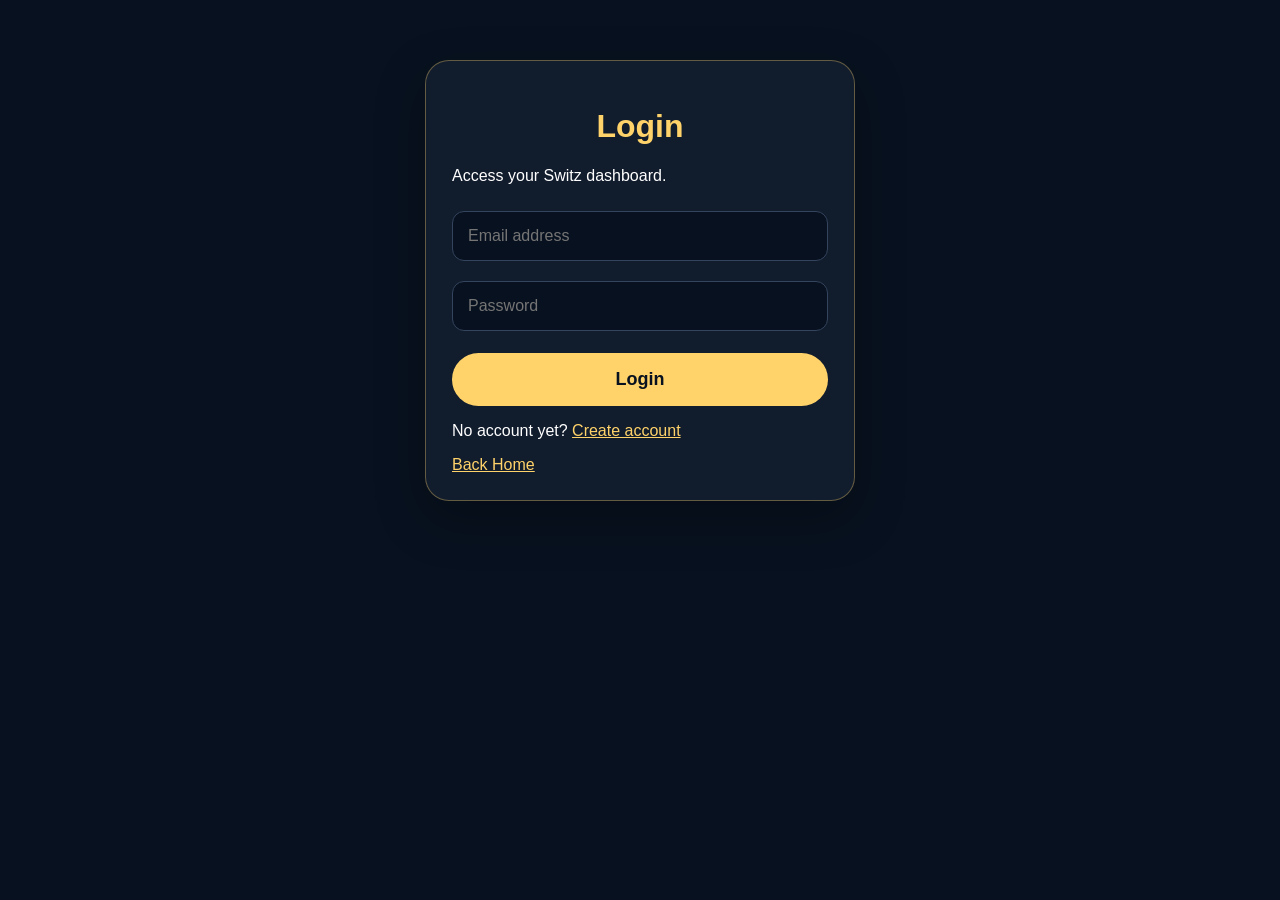
==== dashboard.html @ e33ed1df "Add files via upload" ====
<!DOCTYPE html>
<html lang="en">
<head>
  <meta charset="UTF-8" />
  <meta name="viewport" content="width=device-width, initial-scale=1.0" />
  <title>Dashboard - Switz Investment</title>
  <link rel="stylesheet" href="style.css" />
</head>
<body>
  <header class="topbar">
    <div class="brand">Switz Dashboard</div>
    <button class="btn small ghost" onclick="logout()">Logout</button>
  </header>
  <main class="dashboard">
    <section class="dash-card">
      <h1>Welcome, <span id="userName"></span></h1>
      <p>Your selected plan: <b id="userPlan"></b></p>
      <p>Status: <b class="pending">Pending Verification</b></p>
    </section>

    <section class="dash-grid">
      <div class="dash-card">
        <h2>Profile</h2>
        <p><b>Email:</b> <span id="userEmail"></span></p>
        <p><b>Phone:</b> <span id="userPhone"></span></p>
      </div>
      <div class="dash-card">
        <h2>Investment Summary</h2>
        <p><b>Amount:</b> <span id="planAmount"></span></p>
        <p><b>Expected Return:</b> <span id="planReturn"></span></p>
        <p><b>Duration:</b> 1 week</p>
      </div>
    </section>

    <a class="btn full" href="https://wa.me/2348104181436?text=Hello%20Switz%20Investment%2C%20I%20created%20an%20account%20and%20want%20to%20verify%20my%20investment%20plan." target="_blank">Contact WhatsApp Support</a>
  </main>
  <script src="app.js"></script>
</body>
</html>
---- style.css ----
*{box-sizing:border-box}body{margin:0;font-family:Arial,Helvetica,sans-serif;background:#08111f;color:#fff}.topbar{display:flex;justify-content:space-between;align-items:center;padding:24px 28px;background:#070d18;position:sticky;top:0;z-index:5}.brand{font-size:28px;font-weight:800;color:#ffd36a}nav{display:flex;gap:10px;align-items:center}a{color:#ffd36a}.hero{min-height:72vh;display:flex;flex-direction:column;align-items:center;justify-content:center;text-align:center;padding:40px 24px;background:radial-gradient(circle at bottom right,#6b5608,#08111f 45%)}.tag{color:#ffd36a;letter-spacing:5px;font-size:17px}.hero h1{font-size:46px;max-width:720px}.hero p{font-size:22px;max-width:690px;line-height:1.6;color:#e8e8e8}.actions{display:flex;gap:14px;flex-wrap:wrap;justify-content:center}.btn{display:inline-block;background:#ffd36a;color:#08111f;text-decoration:none;border:0;border-radius:35px;padding:16px 28px;font-weight:800;font-size:18px;cursor:pointer}.btn.ghost{background:transparent;color:#ffd36a;border:2px solid #ffd36a}.btn.small{padding:10px 16px;font-size:15px}.btn.full{width:100%;text-align:center;margin-top:12px}.plans,.notice,.dashboard{padding:40px 24px;max-width:1050px;margin:auto}.plans h2,.notice h2{font-size:34px;text-align:center}.plan-grid,.dash-grid{display:grid;grid-template-columns:repeat(auto-fit,minmax(250px,1fr));gap:20px}.card,.dash-card,.auth-box{background:#111c2d;border:1px solid rgba(255,211,106,.35);border-radius:24px;padding:26px;box-shadow:0 18px 50px rgba(0,0,0,.25)}.card h3{font-size:26px;color:#ffd36a}.price{font-size:34px;font-weight:900}.featured{transform:scale(1.02);border-color:#fff}.promo{background:linear-gradient(140deg,#111c2d,#3a300c)}.notice{text-align:center;font-size:19px;line-height:1.6}.warning{color:#ffd36a}.whatsapp{position:fixed;right:18px;bottom:18px;background:#25d366;color:white;text-decoration:none;padding:15px 18px;border-radius:35px;font-weight:800}.auth-box{max-width:430px;margin:60px auto}.auth-box h1{text-align:center;color:#ffd36a}input,select{width:100%;padding:15px;margin:10px 0;border-radius:12px;border:1px solid #34445e;background:#08111f;color:white;font-size:16px}.dashboard h1{color:#ffd36a}.pending{color:#ffd36a}@media(max-width:600px){.topbar{padding:18px 14px}.brand{font-size:24px}nav a{font-size:13px}.hero h1{font-size:36px}.hero p{font-size:19px}.tag{font-size:14px;letter-spacing:4px}.btn{font-size:16px;padding:14px 20px}}
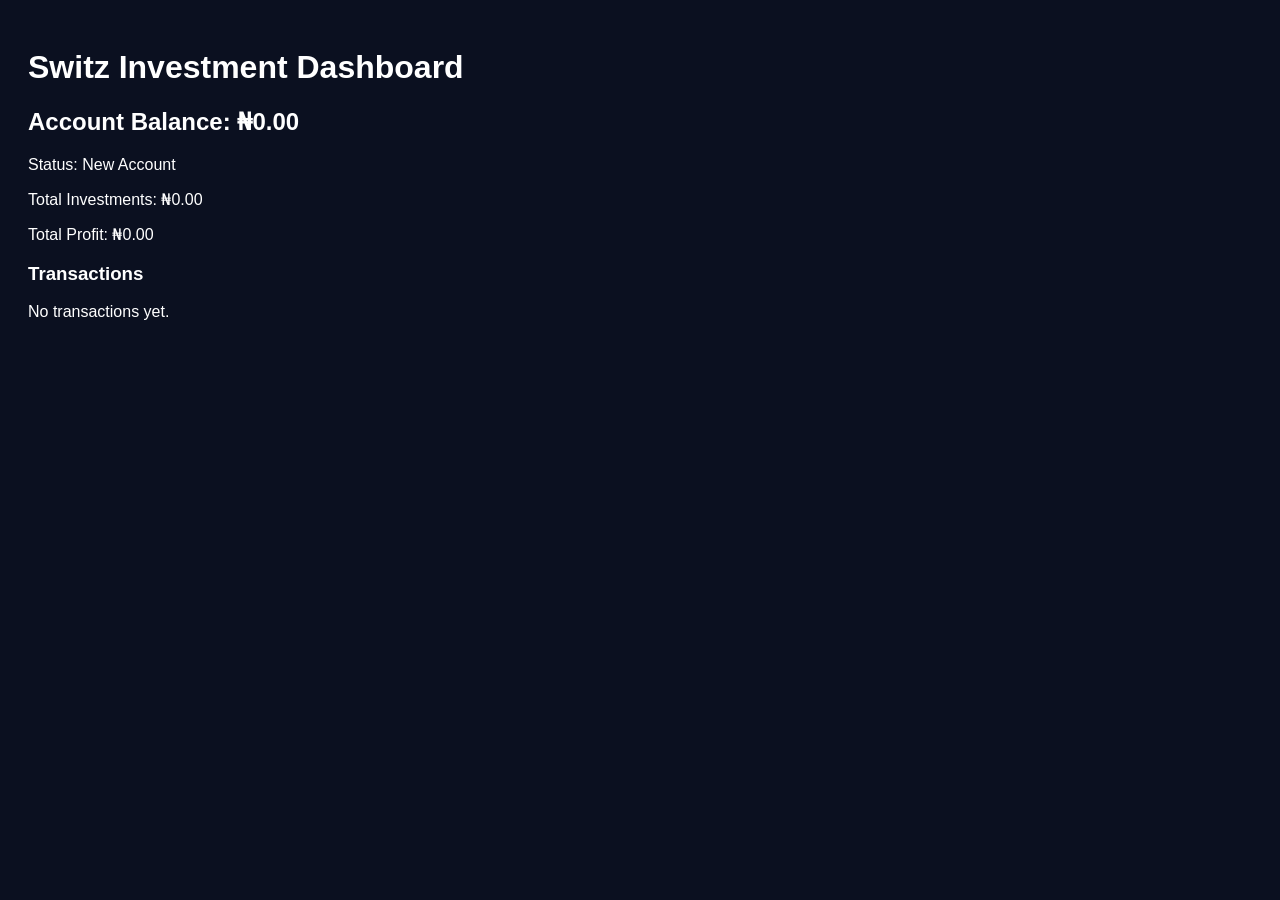
==== commit 0bb3abcc: "Add files via upload" ====
--- a/dashboard.html
+++ b/dashboard.html
@@ -1,39 +1,13 @@
 <!DOCTYPE html>
-<html lang="en">
-<head>
-  <meta charset="UTF-8" />
-  <meta name="viewport" content="width=device-width, initial-scale=1.0" />
-  <title>Dashboard - Switz Investment</title>
-  <link rel="stylesheet" href="style.css" />
-</head>
-<body>
-  <header class="topbar">
-    <div class="brand">Switz Dashboard</div>
-    <button class="btn small ghost" onclick="logout()">Logout</button>
-  </header>
-  <main class="dashboard">
-    <section class="dash-card">
-      <h1>Welcome, <span id="userName"></span></h1>
-      <p>Your selected plan: <b id="userPlan"></b></p>
-      <p>Status: <b class="pending">Pending Verification</b></p>
-    </section>
-
-    <section class="dash-grid">
-      <div class="dash-card">
-        <h2>Profile</h2>
-        <p><b>Email:</b> <span id="userEmail"></span></p>
-        <p><b>Phone:</b> <span id="userPhone"></span></p>
-      </div>
-      <div class="dash-card">
-        <h2>Investment Summary</h2>
-        <p><b>Amount:</b> <span id="planAmount"></span></p>
-        <p><b>Expected Return:</b> <span id="planReturn"></span></p>
-        <p><b>Duration:</b> 1 week</p>
-      </div>
-    </section>
-
-    <a class="btn full" href="https://wa.me/2348104181436?text=Hello%20Switz%20Investment%2C%20I%20created%20an%20account%20and%20want%20to%20verify%20my%20investment%20plan." target="_blank">Contact WhatsApp Support</a>
-  </main>
-  <script src="app.js"></script>
+<html>
+<head><title>Dashboard</title></head>
+<body style="font-family:Arial;background:#0b1020;color:white;padding:20px">
+<h1>Switz Investment Dashboard</h1>
+<h2>Account Balance: ₦0.00</h2>
+<p>Status: New Account</p>
+<p>Total Investments: ₦0.00</p>
+<p>Total Profit: ₦0.00</p>
+<h3>Transactions</h3>
+<p>No transactions yet.</p>
 </body>
-</html>
+</html>
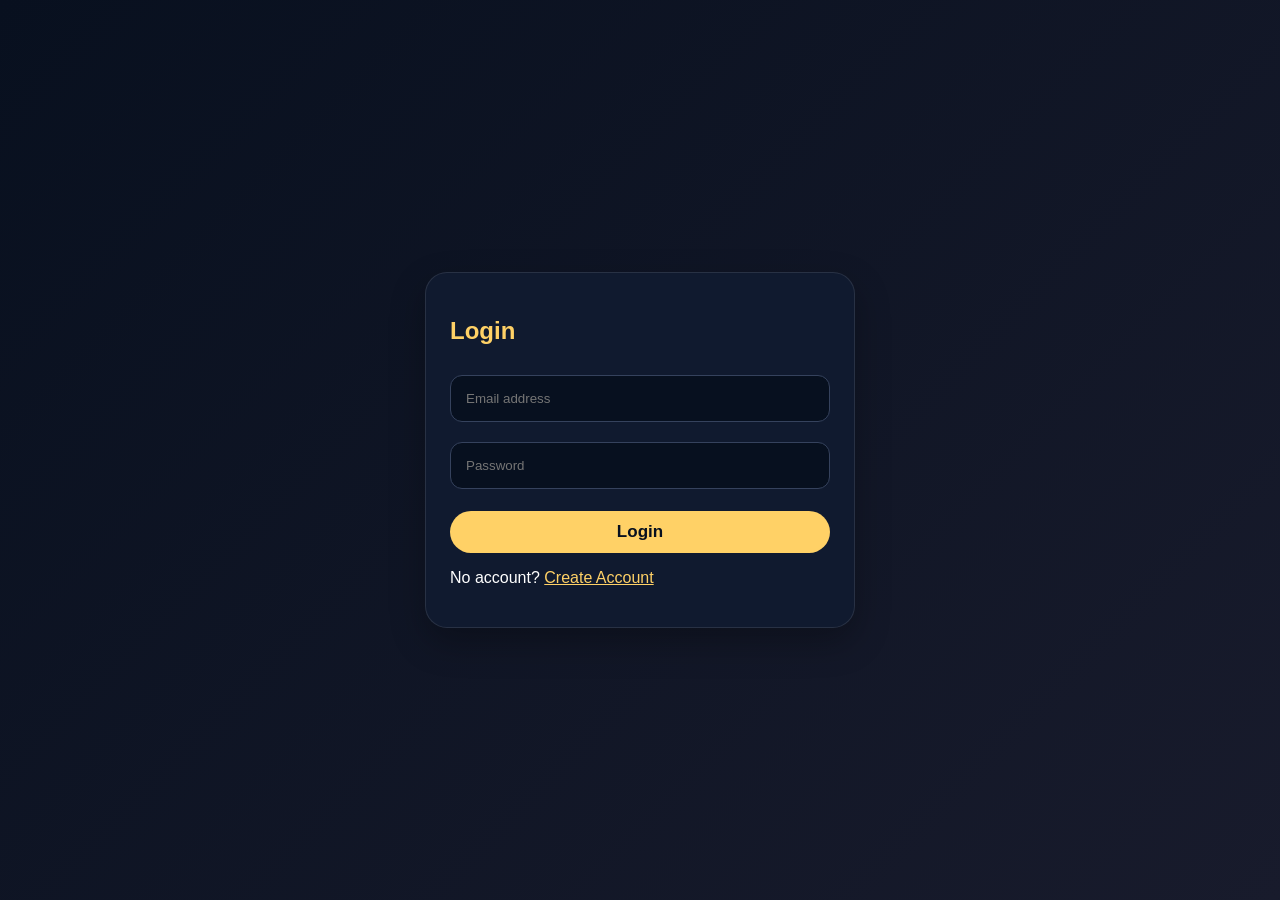
==== commit ab7c8331: "Add files via upload" ====
--- a/dashboard.html
+++ b/dashboard.html
@@ -1,13 +1,80 @@
 <!DOCTYPE html>
-<html>
-<head><title>Dashboard</title></head>
-<body style="font-family:Arial;background:#0b1020;color:white;padding:20px">
-<h1>Switz Investment Dashboard</h1>
-<h2>Account Balance: ₦0.00</h2>
-<p>Status: New Account</p>
-<p>Total Investments: ₦0.00</p>
-<p>Total Profit: ₦0.00</p>
-<h3>Transactions</h3>
-<p>No transactions yet.</p>
+<html lang="en">
+<head>
+  <meta charset="UTF-8" />
+  <meta name="viewport" content="width=device-width, initial-scale=1.0" />
+  <title>Dashboard - Switz Investment</title>
+  <link rel="stylesheet" href="style.css" />
+</head>
+<body>
+  <header class="topbar">
+    <h1>Switz Investment</h1>
+    <nav>
+      <a href="index.html">Home</a>
+      <a href="https://wa.me/2348104181436" target="_blank" class="btn">Support</a>
+      <button class="logout" onclick="logoutUser()">Logout</button>
+    </nav>
+  </header>
+
+  <main class="dashboard">
+    <section class="dash-hero">
+      <div>
+        <p class="small">Investor Profile</p>
+        <h2 id="profileName">New Investor</h2>
+        <p id="profileEmail"></p>
+        <p id="profilePhone"></p>
+      </div>
+      <div class="balance-box">
+        <p>Available Balance</p>
+        <h1 id="balance">₦0.00</h1>
+        <span>New account starts with zero balance</span>
+      </div>
+    </section>
+
+    <section class="stats">
+      <div class="stat-card"><p>Total Investment</p><h2>₦0.00</h2></div>
+      <div class="stat-card"><p>Total Profit</p><h2>₦0.00</h2></div>
+      <div class="stat-card"><p>Active Plan</p><h2>None</h2></div>
+      <div class="stat-card"><p>Account Status</p><h2>Pending</h2></div>
+    </section>
+
+    <section class="dashboard-grid">
+      <div class="panel">
+        <h2>Investment Growth</h2>
+        <div class="chart">
+          <div style="height:35%"></div>
+          <div style="height:52%"></div>
+          <div style="height:46%"></div>
+          <div style="height:70%"></div>
+          <div style="height:62%"></div>
+          <div style="height:85%"></div>
+        </div>
+        <p class="muted">No active investment yet. Chart updates after plan activation.</p>
+      </div>
+
+      <div class="panel">
+        <h2>Quick Actions</h2>
+        <a class="action" href="#plans">Choose Investment Plan</a>
+        <a class="action" href="https://wa.me/2348104181436" target="_blank">Contact WhatsApp Support</a>
+        <button class="action disabled">Request Withdrawal</button>
+      </div>
+    </section>
+
+    <section id="plans" class="plans dashboard-plans">
+      <div class="card"><h3>Bronze Plan</h3><p>Invest ₦3,000</p><h4>Expected Return: ₦12,000</h4><p>Duration: 1 week</p></div>
+      <div class="card"><h3>Silver Plan</h3><p>Invest ₦6,500</p><h4>Expected Return: ₦30,000</h4><p>Duration: 1 week</p></div>
+      <div class="card gold"><h3>Golden Promo Plan</h3><p>Invest ₦10,000</p><h4>Expected Return: ₦50,000</h4><p>Duration: 1 week</p></div>
+    </section>
+
+    <section class="panel">
+      <h2>Transaction History</h2>
+      <div class="table">
+        <div class="row head"><span>Date</span><span>Type</span><span>Amount</span><span>Status</span></div>
+        <div class="row empty-row"><span>No transactions yet</span><span>-</span><span>₦0.00</span><span>Pending</span></div>
+      </div>
+    </section>
+  </main>
+
+  <script src="app.js"></script>
 </body>
-</html>+</html>
--- a/style.css
+++ b/style.css
@@ -0,0 +1 @@
+*{box-sizing:border-box}body{margin:0;font-family:Arial,Helvetica,sans-serif;background:#070d1b;color:white}.topbar{display:flex;justify-content:space-between;align-items:center;padding:20px 6%;background:#081224;border-bottom:1px solid rgba(255,255,255,.08)}.topbar h1{margin:0;color:#ffd166;font-size:27px}.topbar nav{display:flex;gap:12px;align-items:center;flex-wrap:wrap}.topbar a,.logout{color:white;text-decoration:none;background:transparent;border:0;font-size:15px}.btn,.main-btn,.form-box button{background:#ffd166!important;color:#07101f!important;padding:11px 18px;border-radius:28px;font-weight:bold;text-decoration:none;border:0}.logout{background:#18243a;padding:11px 16px;border-radius:20px}.hero{min-height:72vh;text-align:center;padding:110px 7%;background:linear-gradient(135deg,#08101f,#1b1a12)}.tag{color:#ffd166;letter-spacing:5px}.hero h2{font-size:46px;max-width:760px;margin:25px auto}.hero p{font-size:20px;color:#ddd}.plans{display:grid;grid-template-columns:repeat(auto-fit,minmax(240px,1fr));gap:20px;padding:50px 6%}.dashboard-plans{padding:25px 0}.card,.form-box,.stat-card,.panel,.dash-hero{background:#101a2f;border:1px solid rgba(255,255,255,.1);border-radius:22px;padding:24px;box-shadow:0 14px 35px rgba(0,0,0,.28)}.card h3{color:#ffd166;font-size:24px;margin-top:0}.gold{border-color:#ffd166}footer{text-align:center;padding:30px}footer a{color:#ffd166}.form-page{min-height:100vh;display:flex;align-items:center;justify-content:center;padding:25px;background:linear-gradient(135deg,#08101f,#181b2c)}.form-box{width:100%;max-width:430px}.form-box h1{color:#ffd166}.form-box input{width:100%;padding:15px;margin:10px 0;border-radius:12px;border:1px solid #35425d;background:#07101f;color:white}.form-box button{width:100%;margin-top:12px;font-size:17px}.form-box a{color:#ffd166}.dashboard{padding:26px 6%}.dash-hero{display:grid;grid-template-columns:1.2fr .8fr;gap:20px;align-items:center;background:linear-gradient(135deg,#121f3a,#0b1224)}.small,.muted{color:#bfc8dc}.dash-hero h2{font-size:34px;margin:5px 0;color:#ffd166}.balance-box{background:#07101f;border:1px solid rgba(255,209,102,.35);border-radius:20px;padding:22px}.balance-box p{margin:0;color:#bfc8dc}.balance-box h1{font-size:38px;margin:8px 0;color:#ffd166}.balance-box span{color:#dce3f2}.stats{display:grid;grid-template-columns:repeat(auto-fit,minmax(180px,1fr));gap:18px;margin:22px 0}.stat-card p{color:#bfc8dc;margin:0 0 12px}.stat-card h2{margin:0;font-size:26px}.dashboard-grid{display:grid;grid-template-columns:2fr 1fr;gap:20px;margin-bottom:20px}.panel h2{margin-top:0;color:#fff}.chart{height:190px;display:flex;align-items:end;gap:13px;background:#07101f;border-radius:16px;padding:18px;border:1px solid rgba(255,255,255,.08)}.chart div{flex:1;background:linear-gradient(180deg,#ffd166,#b7791f);border-radius:10px 10px 0 0}.action{display:block;width:100%;padding:15px;margin:12px 0;text-align:left;border-radius:14px;border:1px solid rgba(255,255,255,.12);background:#07101f;color:white;text-decoration:none;font-weight:bold}.disabled{opacity:.6}.table{width:100%;overflow:hidden;border-radius:14px;border:1px solid rgba(255,255,255,.1)}.row{display:grid;grid-template-columns:1fr 1fr 1fr 1fr;padding:14px;border-bottom:1px solid rgba(255,255,255,.08);color:#dce3f2}.row.head{background:#07101f;color:#ffd166;font-weight:bold}.row:last-child{border-bottom:0}@media(max-width:700px){.topbar{display:block}.topbar nav{margin-top:14px}.dash-hero,.dashboard-grid{grid-template-columns:1fr}.hero h2{font-size:35px}.tag{letter-spacing:2px}.row{font-size:13px;grid-template-columns:1.2fr 1fr 1fr 1fr}.dashboard{padding:18px 4%}}
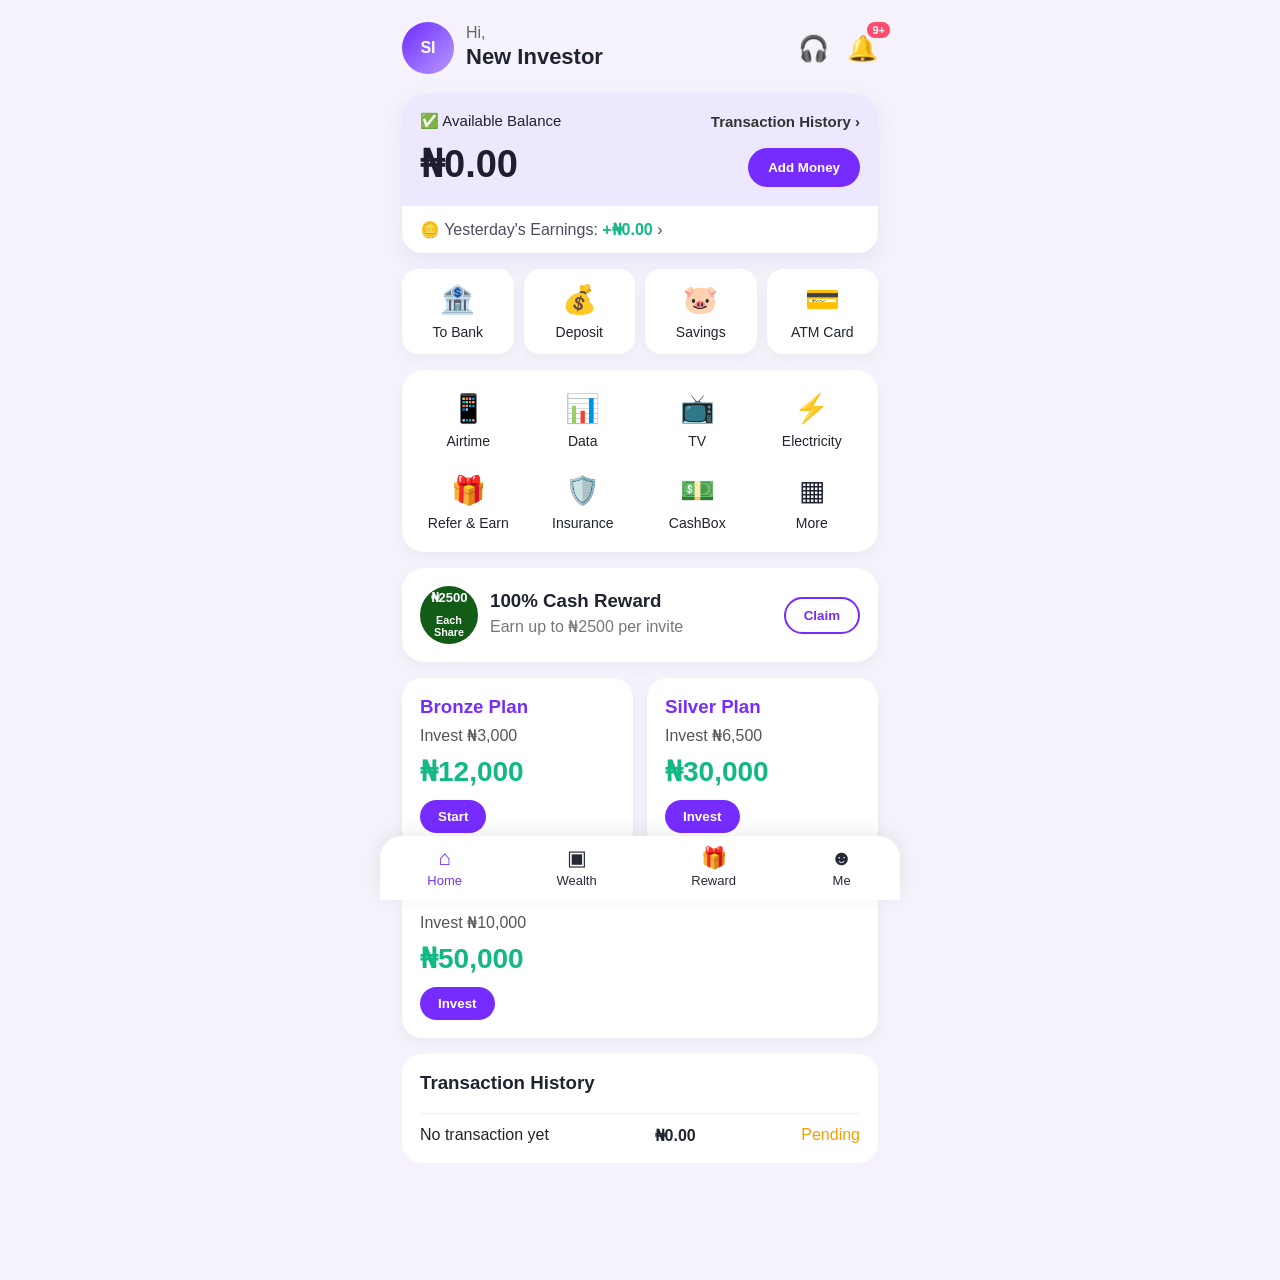
==== commit a4e8f5f8: "Add files via upload" ====
--- a/dashboard.html
+++ b/dashboard.html
@@ -1,80 +1,62 @@
 <!DOCTYPE html>
 <html lang="en">
-<head>
-  <meta charset="UTF-8" />
-  <meta name="viewport" content="width=device-width, initial-scale=1.0" />
-  <title>Dashboard - Switz Investment</title>
-  <link rel="stylesheet" href="style.css" />
-</head>
-<body>
-  <header class="topbar">
-    <h1>Switz Investment</h1>
-    <nav>
-      <a href="index.html">Home</a>
-      <a href="https://wa.me/2348104181436" target="_blank" class="btn">Support</a>
-      <button class="logout" onclick="logoutUser()">Logout</button>
-    </nav>
-  </header>
+<head><meta charset="UTF-8"><meta name="viewport" content="width=device-width, initial-scale=1.0"><title>Dashboard</title><link rel="stylesheet" href="style.css"></head>
+<body class="wallet-body">
+<main class="phone-shell">
+  <section class="top-row">
+    <div class="avatar">SI</div>
+    <div><p>Hi,</p><h1 id="profileName">New Investor</h1></div>
+    <div class="top-icons"><span>🎧</span><span class="bell">🔔<b>9+</b></span></div>
+  </section>
 
-  <main class="dashboard">
-    <section class="dash-hero">
-      <div>
-        <p class="small">Investor Profile</p>
-        <h2 id="profileName">New Investor</h2>
-        <p id="profileEmail"></p>
-        <p id="profilePhone"></p>
-      </div>
-      <div class="balance-box">
-        <p>Available Balance</p>
-        <h1 id="balance">₦0.00</h1>
-        <span>New account starts with zero balance</span>
-      </div>
-    </section>
+  <section class="balance-panel">
+    <div class="balance-head"><span>✅ Available Balance</span><a href="#transactions">Transaction History ›</a></div>
+    <h2 id="balance">₦0.00</h2>
+    <button onclick="window.location.href='https://wa.me/2348104181436'">Add Money</button>
+    <div class="earnings">🪙 Yesterday's Earnings: <b>+₦0.00</b> ›</div>
+  </section>
 
-    <section class="stats">
-      <div class="stat-card"><p>Total Investment</p><h2>₦0.00</h2></div>
-      <div class="stat-card"><p>Total Profit</p><h2>₦0.00</h2></div>
-      <div class="stat-card"><p>Active Plan</p><h2>None</h2></div>
-      <div class="stat-card"><p>Account Status</p><h2>Pending</h2></div>
-    </section>
+  <section class="quick-grid">
+    <div><i>🏦</i><span>To Bank</span></div>
+    <div><i>💰</i><span>Deposit</span></div>
+    <div><i>🐷</i><span>Savings</span></div>
+    <div><i>💳</i><span>ATM Card</span></div>
+  </section>
 
-    <section class="dashboard-grid">
-      <div class="panel">
-        <h2>Investment Growth</h2>
-        <div class="chart">
-          <div style="height:35%"></div>
-          <div style="height:52%"></div>
-          <div style="height:46%"></div>
-          <div style="height:70%"></div>
-          <div style="height:62%"></div>
-          <div style="height:85%"></div>
-        </div>
-        <p class="muted">No active investment yet. Chart updates after plan activation.</p>
-      </div>
+  <section class="services">
+    <div><i>📱</i><span>Airtime</span></div>
+    <div><i>📊</i><span>Data</span></div>
+    <div><i>📺</i><span>TV</span></div>
+    <div><i>⚡</i><span>Electricity</span></div>
+    <div><i>🎁</i><span>Refer & Earn</span></div>
+    <div><i>🛡️</i><span>Insurance</span></div>
+    <div><i>💵</i><span>CashBox</span></div>
+    <div><i>▦</i><span>More</span></div>
+  </section>
 
-      <div class="panel">
-        <h2>Quick Actions</h2>
-        <a class="action" href="#plans">Choose Investment Plan</a>
-        <a class="action" href="https://wa.me/2348104181436" target="_blank">Contact WhatsApp Support</a>
-        <button class="action disabled">Request Withdrawal</button>
-      </div>
-    </section>
+  <section class="reward-card">
+    <div class="coin">₦2500<br><small>Each Share</small></div>
+    <div><h3>100% Cash Reward</h3><p>Earn up to ₦2500 per invite</p></div>
+    <button>Claim</button>
+  </section>
 
-    <section id="plans" class="plans dashboard-plans">
-      <div class="card"><h3>Bronze Plan</h3><p>Invest ₦3,000</p><h4>Expected Return: ₦12,000</h4><p>Duration: 1 week</p></div>
-      <div class="card"><h3>Silver Plan</h3><p>Invest ₦6,500</p><h4>Expected Return: ₦30,000</h4><p>Duration: 1 week</p></div>
-      <div class="card gold"><h3>Golden Promo Plan</h3><p>Invest ₦10,000</p><h4>Expected Return: ₦50,000</h4><p>Duration: 1 week</p></div>
-    </section>
+  <section class="investment-cards">
+    <div><h3>Bronze Plan</h3><p>Invest ₦3,000</p><b>₦12,000</b><button>Start</button></div>
+    <div><h3>Silver Plan</h3><p>Invest ₦6,500</p><b>₦30,000</b><button>Invest</button></div>
+    <div><h3>Golden Promo</h3><p>Invest ₦10,000</p><b>₦50,000</b><button>Invest</button></div>
+  </section>
 
-    <section class="panel">
-      <h2>Transaction History</h2>
-      <div class="table">
-        <div class="row head"><span>Date</span><span>Type</span><span>Amount</span><span>Status</span></div>
-        <div class="row empty-row"><span>No transactions yet</span><span>-</span><span>₦0.00</span><span>Pending</span></div>
-      </div>
-    </section>
-  </main>
+  <section id="transactions" class="transactions">
+    <h3>Transaction History</h3>
+    <div class="tx-row"><span>No transaction yet</span><b>₦0.00</b><em>Pending</em></div>
+  </section>
+</main>
 
-  <script src="app.js"></script>
-</body>
-</html>
+<nav class="bottom-nav">
+  <a href="dashboard.html">⌂<span>Home</span></a>
+  <a href="#plans">▣<span>Wealth</span></a>
+  <a href="#transactions">🎁<span>Reward</span></a>
+  <a href="login.html" onclick="logoutUser()">☻<span>Me</span></a>
+</nav>
+<script src="app.js"></script>
+</body></html>
--- a/style.css
+++ b/style.css
@@ -1 +1 @@
-*{box-sizing:border-box}body{margin:0;font-family:Arial,Helvetica,sans-serif;background:#070d1b;color:white}.topbar{display:flex;justify-content:space-between;align-items:center;padding:20px 6%;background:#081224;border-bottom:1px solid rgba(255,255,255,.08)}.topbar h1{margin:0;color:#ffd166;font-size:27px}.topbar nav{display:flex;gap:12px;align-items:center;flex-wrap:wrap}.topbar a,.logout{color:white;text-decoration:none;background:transparent;border:0;font-size:15px}.btn,.main-btn,.form-box button{background:#ffd166!important;color:#07101f!important;padding:11px 18px;border-radius:28px;font-weight:bold;text-decoration:none;border:0}.logout{background:#18243a;padding:11px 16px;border-radius:20px}.hero{min-height:72vh;text-align:center;padding:110px 7%;background:linear-gradient(135deg,#08101f,#1b1a12)}.tag{color:#ffd166;letter-spacing:5px}.hero h2{font-size:46px;max-width:760px;margin:25px auto}.hero p{font-size:20px;color:#ddd}.plans{display:grid;grid-template-columns:repeat(auto-fit,minmax(240px,1fr));gap:20px;padding:50px 6%}.dashboard-plans{padding:25px 0}.card,.form-box,.stat-card,.panel,.dash-hero{background:#101a2f;border:1px solid rgba(255,255,255,.1);border-radius:22px;padding:24px;box-shadow:0 14px 35px rgba(0,0,0,.28)}.card h3{color:#ffd166;font-size:24px;margin-top:0}.gold{border-color:#ffd166}footer{text-align:center;padding:30px}footer a{color:#ffd166}.form-page{min-height:100vh;display:flex;align-items:center;justify-content:center;padding:25px;background:linear-gradient(135deg,#08101f,#181b2c)}.form-box{width:100%;max-width:430px}.form-box h1{color:#ffd166}.form-box input{width:100%;padding:15px;margin:10px 0;border-radius:12px;border:1px solid #35425d;background:#07101f;color:white}.form-box button{width:100%;margin-top:12px;font-size:17px}.form-box a{color:#ffd166}.dashboard{padding:26px 6%}.dash-hero{display:grid;grid-template-columns:1.2fr .8fr;gap:20px;align-items:center;background:linear-gradient(135deg,#121f3a,#0b1224)}.small,.muted{color:#bfc8dc}.dash-hero h2{font-size:34px;margin:5px 0;color:#ffd166}.balance-box{background:#07101f;border:1px solid rgba(255,209,102,.35);border-radius:20px;padding:22px}.balance-box p{margin:0;color:#bfc8dc}.balance-box h1{font-size:38px;margin:8px 0;color:#ffd166}.balance-box span{color:#dce3f2}.stats{display:grid;grid-template-columns:repeat(auto-fit,minmax(180px,1fr));gap:18px;margin:22px 0}.stat-card p{color:#bfc8dc;margin:0 0 12px}.stat-card h2{margin:0;font-size:26px}.dashboard-grid{display:grid;grid-template-columns:2fr 1fr;gap:20px;margin-bottom:20px}.panel h2{margin-top:0;color:#fff}.chart{height:190px;display:flex;align-items:end;gap:13px;background:#07101f;border-radius:16px;padding:18px;border:1px solid rgba(255,255,255,.08)}.chart div{flex:1;background:linear-gradient(180deg,#ffd166,#b7791f);border-radius:10px 10px 0 0}.action{display:block;width:100%;padding:15px;margin:12px 0;text-align:left;border-radius:14px;border:1px solid rgba(255,255,255,.12);background:#07101f;color:white;text-decoration:none;font-weight:bold}.disabled{opacity:.6}.table{width:100%;overflow:hidden;border-radius:14px;border:1px solid rgba(255,255,255,.1)}.row{display:grid;grid-template-columns:1fr 1fr 1fr 1fr;padding:14px;border-bottom:1px solid rgba(255,255,255,.08);color:#dce3f2}.row.head{background:#07101f;color:#ffd166;font-weight:bold}.row:last-child{border-bottom:0}@media(max-width:700px){.topbar{display:block}.topbar nav{margin-top:14px}.dash-hero,.dashboard-grid{grid-template-columns:1fr}.hero h2{font-size:35px}.tag{letter-spacing:2px}.row{font-size:13px;grid-template-columns:1.2fr 1fr 1fr 1fr}.dashboard{padding:18px 4%}}+*{box-sizing:border-box}html,body{margin:0;padding:0;font-family:Arial,Helvetica,sans-serif}a{text-decoration:none}.wallet-body{background:#f5f2fb;color:#1f2430;padding-bottom:85px}.phone-shell{max-width:520px;margin:0 auto;padding:22px}.top-row{display:flex;align-items:center;gap:12px;margin-bottom:20px}.avatar{width:52px;height:52px;background:linear-gradient(135deg,#6c2cff,#b899ff);border-radius:50%;display:grid;place-items:center;color:#fff;font-weight:900}.top-row p{margin:0;color:#666}.top-row h1{margin:2px 0;font-size:22px}.top-icons{margin-left:auto;display:flex;gap:18px;font-size:25px}.bell{position:relative}.bell b{position:absolute;right:-12px;top:-12px;background:#ff4b6e;color:#fff;border-radius:12px;font-size:11px;padding:2px 5px}.balance-panel{background:#eee8ff;border-radius:24px;padding:18px;margin-bottom:16px;box-shadow:0 8px 22px rgba(81,43,171,.08)}.balance-head{display:flex;justify-content:space-between;align-items:center;gap:10px;font-size:15px}.balance-head a{color:#333;font-weight:700}.balance-panel h2{font-size:38px;margin:12px 0;color:#1e1e2f}.balance-panel button{float:right;margin-top:-50px;background:#762cff;color:#fff;border:0;border-radius:24px;padding:12px 20px;font-weight:800}.earnings{clear:both;background:#fff;border-radius:0 0 20px 20px;margin:20px -18px -18px;padding:14px 18px;color:#4c4c60}.earnings b{color:#12b886}.quick-grid,.services{display:grid;grid-template-columns:repeat(4,1fr);gap:10px;margin:16px 0}.quick-grid div,.services div{background:#fff;border-radius:16px;min-height:85px;display:flex;flex-direction:column;align-items:center;justify-content:center;text-align:center;box-shadow:0 5px 14px rgba(0,0,0,.04)}.quick-grid i,.services i{font-size:28px;font-style:normal;margin-bottom:8px}.quick-grid span,.services span{font-size:14px}.services{background:#fff;border-radius:22px;padding:14px;box-shadow:0 5px 14px rgba(0,0,0,.04)}.services div{box-shadow:none;min-height:72px}.reward-card{background:#fff;border-radius:22px;padding:18px;margin:16px 0;display:flex;align-items:center;gap:12px;box-shadow:0 5px 14px rgba(0,0,0,.04)}.coin{width:58px;height:58px;border-radius:50%;background:#125c18;color:white;display:grid;place-items:center;text-align:center;font-weight:800;font-size:13px;line-height:1.1}.reward-card h3{margin:0}.reward-card p{margin:5px 0;color:#777}.reward-card button,.investment-cards button{margin-left:auto;border:2px solid #762cff;color:#762cff;background:#fff;border-radius:22px;padding:9px 18px;font-weight:800}.investment-cards{display:grid;grid-template-columns:1fr 1fr;gap:14px;margin-bottom:16px}.investment-cards div{background:#fff;border-radius:20px;padding:18px;box-shadow:0 5px 14px rgba(0,0,0,.04)}.investment-cards div:nth-child(3){grid-column:1/3}.investment-cards h3{color:#762cff;margin:0 0 8px}.investment-cards p{color:#555;margin:0 0 10px}.investment-cards b{display:block;color:#12b886;font-size:28px;margin-bottom:12px}.investment-cards button{background:#762cff;color:#fff;border:0;margin:0}.transactions{background:#fff;border-radius:20px;padding:18px;margin-bottom:10px}.transactions h3{margin-top:0}.tx-row{display:flex;justify-content:space-between;gap:10px;border-top:1px solid #eee;padding-top:12px}.tx-row em{font-style:normal;color:#f59f00}.bottom-nav{position:fixed;bottom:0;left:0;right:0;background:#fff;display:flex;justify-content:space-around;padding:10px 0 12px;box-shadow:0 -4px 18px rgba(0,0,0,.07);max-width:520px;margin:0 auto;border-radius:22px 22px 0 0}.bottom-nav a{color:#262a36;display:flex;flex-direction:column;align-items:center;font-size:21px}.bottom-nav span{font-size:13px;margin-top:3px}.bottom-nav a:first-child{color:#762cff}.landing-body{background:#07101f;color:#fff}.landing-top{display:flex;justify-content:space-between;align-items:center;padding:20px 6%;background:#081225}.landing-top h1{color:#ffd166}.landing-top a{color:white;margin-left:12px}.landing-hero{text-align:center;padding:100px 7%;background:linear-gradient(135deg,#08101f,#1b1a12)}.landing-hero p{color:#ffd166;letter-spacing:3px}.landing-hero h2{font-size:42px}.landing-hero span{display:block;color:#ddd;margin-bottom:25px}.landing-hero a,.landing-plans a,.auth-box button{background:#ffd166;color:#07101f;padding:12px 20px;border-radius:24px;font-weight:800}.landing-plans{display:grid;grid-template-columns:repeat(auto-fit,minmax(230px,1fr));gap:18px;padding:40px 6%}.landing-plans div,.auth-box{background:#101a2e;border-radius:20px;padding:22px}.landing-plans h3{color:#ffd166}.landing-plans span{display:block;margin:10px 0 18px}.auth-body{min-height:100vh;display:flex;align-items:center;justify-content:center;background:#07101f;color:#fff;padding:20px}.auth-box{width:100%;max-width:420px}.auth-box h1{color:#ffd166}.auth-box input{width:100%;padding:15px;margin:9px 0;border-radius:12px;border:1px solid #35425d;background:#07101f;color:#fff}.auth-box button{width:100%;border:0;margin-top:10px}.auth-box a{color:#ffd166}@media(max-width:380px){.phone-shell{padding:14px}.balance-panel h2{font-size:32px}.quick-grid span,.services span{font-size:12px}.reward-card{gap:8px}.investment-cards{grid-template-columns:1fr}.investment-cards div:nth-child(3){grid-column:auto}}
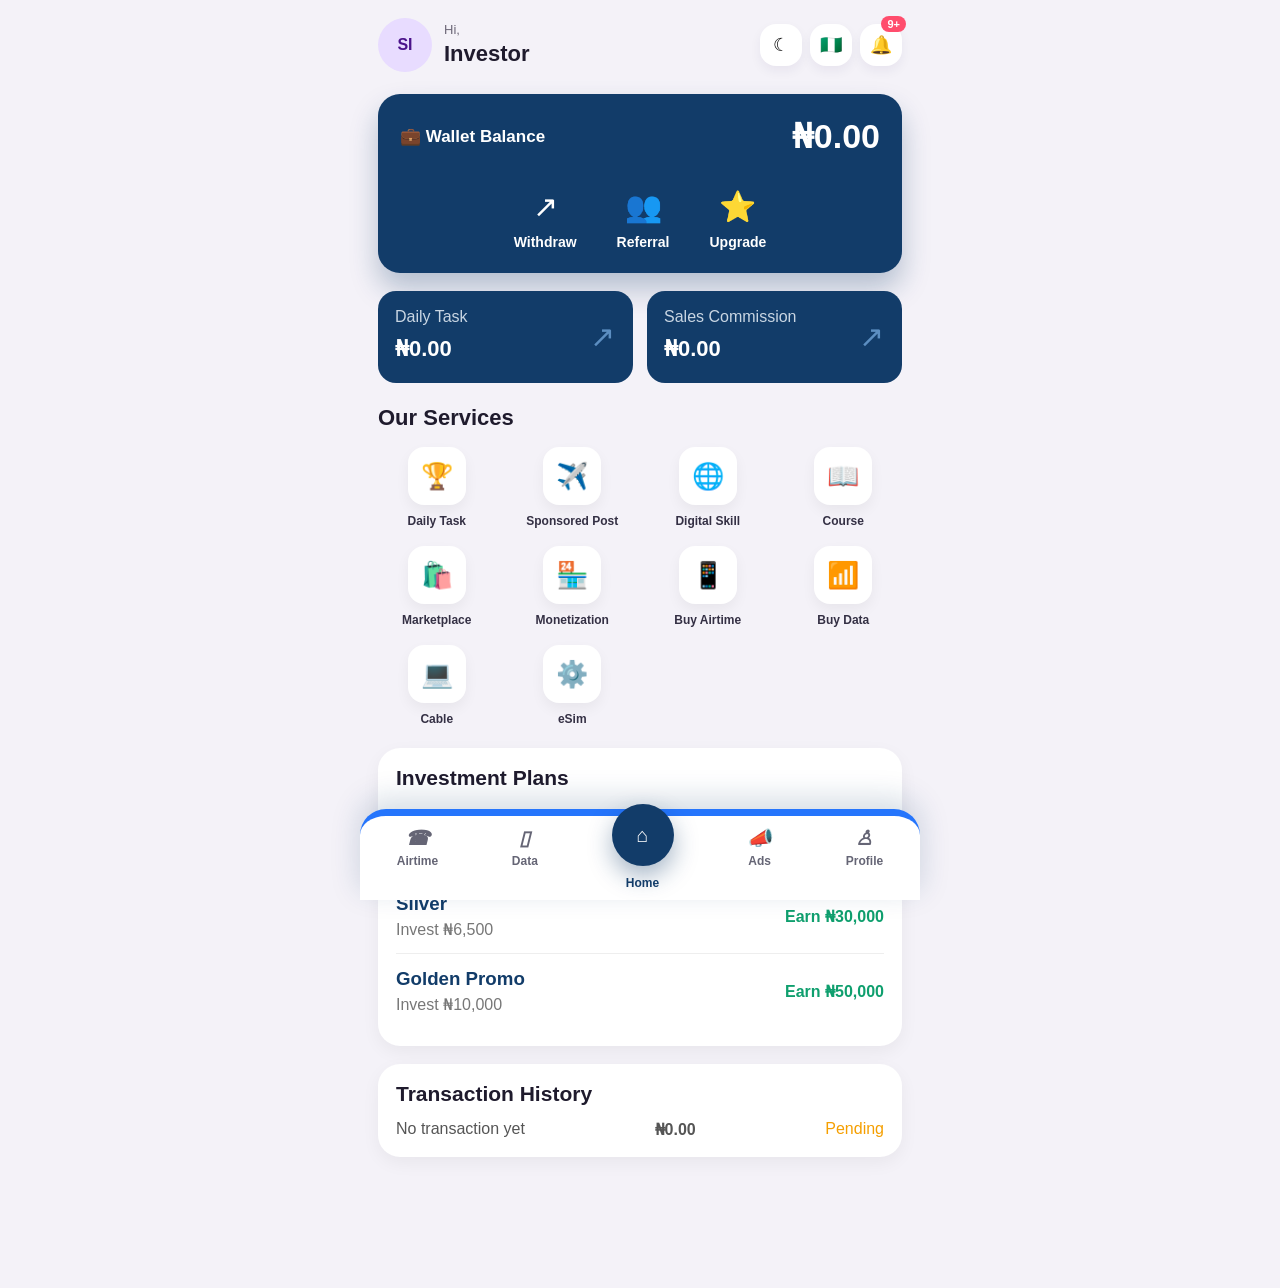
==== commit f71c94bd: "Add files via upload" ====
--- a/dashboard.html
+++ b/dashboard.html
@@ -1,62 +1,75 @@
 <!DOCTYPE html>
 <html lang="en">
-<head><meta charset="UTF-8"><meta name="viewport" content="width=device-width, initial-scale=1.0"><title>Dashboard</title><link rel="stylesheet" href="style.css"></head>
-<body class="wallet-body">
-<main class="phone-shell">
-  <section class="top-row">
-    <div class="avatar">SI</div>
-    <div><p>Hi,</p><h1 id="profileName">New Investor</h1></div>
-    <div class="top-icons"><span>🎧</span><span class="bell">🔔<b>9+</b></span></div>
-  </section>
+<head>
+  <meta charset="UTF-8"><meta name="viewport" content="width=device-width, initial-scale=1.0">
+  <title>Switz Dashboard</title><link rel="stylesheet" href="style.css">
+</head>
+<body class="app-body">
+  <main class="app-screen">
+    <section class="app-header">
+      <div class="avatar">SI</div>
+      <div class="hello">
+        <span>Hi,</span>
+        <h1 id="profileName">Investor</h1>
+      </div>
+      <div class="header-icons">
+        <button>☾</button>
+        <button>🇳🇬</button>
+        <button class="notify">🔔<b>9+</b></button>
+      </div>
+    </section>
 
-  <section class="balance-panel">
-    <div class="balance-head"><span>✅ Available Balance</span><a href="#transactions">Transaction History ›</a></div>
-    <h2 id="balance">₦0.00</h2>
-    <button onclick="window.location.href='https://wa.me/2348104181436'">Add Money</button>
-    <div class="earnings">🪙 Yesterday's Earnings: <b>+₦0.00</b> ›</div>
-  </section>
+    <section class="wallet-card">
+      <div class="wallet-top">
+        <span>💼 Wallet Balance</span>
+        <strong id="balance">₦0.00</strong>
+      </div>
+      <div class="wallet-actions">
+        <button>↗<span>Withdraw</span></button>
+        <button>👥<span>Referral</span></button>
+        <button>⭐<span>Upgrade</span></button>
+      </div>
+    </section>
 
-  <section class="quick-grid">
-    <div><i>🏦</i><span>To Bank</span></div>
-    <div><i>💰</i><span>Deposit</span></div>
-    <div><i>🐷</i><span>Savings</span></div>
-    <div><i>💳</i><span>ATM Card</span></div>
-  </section>
+    <section class="two-cards">
+      <div><span>Daily Task</span><b>₦0.00</b><em>↗</em></div>
+      <div><span>Sales Commission</span><b>₦0.00</b><em>↗</em></div>
+    </section>
 
-  <section class="services">
-    <div><i>📱</i><span>Airtime</span></div>
-    <div><i>📊</i><span>Data</span></div>
-    <div><i>📺</i><span>TV</span></div>
-    <div><i>⚡</i><span>Electricity</span></div>
-    <div><i>🎁</i><span>Refer & Earn</span></div>
-    <div><i>🛡️</i><span>Insurance</span></div>
-    <div><i>💵</i><span>CashBox</span></div>
-    <div><i>▦</i><span>More</span></div>
-  </section>
+    <h2 class="section-title">Our Services</h2>
+    <section class="service-grid">
+      <div><i>🏆</i><span>Daily Task</span></div>
+      <div><i>✈️</i><span>Sponsored Post</span></div>
+      <div><i>🌐</i><span>Digital Skill</span></div>
+      <div><i>📖</i><span>Course</span></div>
+      <div><i>🛍️</i><span>Marketplace</span></div>
+      <div><i>🏪</i><span>Monetization</span></div>
+      <div><i>📱</i><span>Buy Airtime</span></div>
+      <div><i>📶</i><span>Buy Data</span></div>
+      <div><i>💻</i><span>Cable</span></div>
+      <div><i>⚙️</i><span>eSim</span></div>
+    </section>
 
-  <section class="reward-card">
-    <div class="coin">₦2500<br><small>Each Share</small></div>
-    <div><h3>100% Cash Reward</h3><p>Earn up to ₦2500 per invite</p></div>
-    <button>Claim</button>
-  </section>
+    <section class="plans-wallet">
+      <h2>Investment Plans</h2>
+      <div class="plan-row"><div><h3>Bronze</h3><p>Invest ₦3,000</p></div><b>Earn ₦12,000</b></div>
+      <div class="plan-row"><div><h3>Silver</h3><p>Invest ₦6,500</p></div><b>Earn ₦30,000</b></div>
+      <div class="plan-row"><div><h3>Golden Promo</h3><p>Invest ₦10,000</p></div><b>Earn ₦50,000</b></div>
+    </section>
 
-  <section class="investment-cards">
-    <div><h3>Bronze Plan</h3><p>Invest ₦3,000</p><b>₦12,000</b><button>Start</button></div>
-    <div><h3>Silver Plan</h3><p>Invest ₦6,500</p><b>₦30,000</b><button>Invest</button></div>
-    <div><h3>Golden Promo</h3><p>Invest ₦10,000</p><b>₦50,000</b><button>Invest</button></div>
-  </section>
+    <section class="transactions">
+      <h2>Transaction History</h2>
+      <div><span>No transaction yet</span><b>₦0.00</b><em>Pending</em></div>
+    </section>
+  </main>
 
-  <section id="transactions" class="transactions">
-    <h3>Transaction History</h3>
-    <div class="tx-row"><span>No transaction yet</span><b>₦0.00</b><em>Pending</em></div>
-  </section>
-</main>
-
-<nav class="bottom-nav">
-  <a href="dashboard.html">⌂<span>Home</span></a>
-  <a href="#plans">▣<span>Wealth</span></a>
-  <a href="#transactions">🎁<span>Reward</span></a>
-  <a href="login.html" onclick="logoutUser()">☻<span>Me</span></a>
-</nav>
-<script src="app.js"></script>
-</body></html>+  <nav class="bottom-nav">
+    <a href="#"><i>☎</i><span>Airtime</span></a>
+    <a href="#"><i>▯</i><span>Data</span></a>
+    <a class="active" href="dashboard.html"><i>⌂</i><span>Home</span></a>
+    <a href="#plans"><i>📣</i><span>Ads</span></a>
+    <a href="login.html" onclick="logoutUser()"><i>♙</i><span>Profile</span></a>
+  </nav>
+  <script src="app.js"></script>
+</body>
+</html>
--- a/style.css
+++ b/style.css
@@ -1 +1 @@
-*{box-sizing:border-box}html,body{margin:0;padding:0;font-family:Arial,Helvetica,sans-serif}a{text-decoration:none}.wallet-body{background:#f5f2fb;color:#1f2430;padding-bottom:85px}.phone-shell{max-width:520px;margin:0 auto;padding:22px}.top-row{display:flex;align-items:center;gap:12px;margin-bottom:20px}.avatar{width:52px;height:52px;background:linear-gradient(135deg,#6c2cff,#b899ff);border-radius:50%;display:grid;place-items:center;color:#fff;font-weight:900}.top-row p{margin:0;color:#666}.top-row h1{margin:2px 0;font-size:22px}.top-icons{margin-left:auto;display:flex;gap:18px;font-size:25px}.bell{position:relative}.bell b{position:absolute;right:-12px;top:-12px;background:#ff4b6e;color:#fff;border-radius:12px;font-size:11px;padding:2px 5px}.balance-panel{background:#eee8ff;border-radius:24px;padding:18px;margin-bottom:16px;box-shadow:0 8px 22px rgba(81,43,171,.08)}.balance-head{display:flex;justify-content:space-between;align-items:center;gap:10px;font-size:15px}.balance-head a{color:#333;font-weight:700}.balance-panel h2{font-size:38px;margin:12px 0;color:#1e1e2f}.balance-panel button{float:right;margin-top:-50px;background:#762cff;color:#fff;border:0;border-radius:24px;padding:12px 20px;font-weight:800}.earnings{clear:both;background:#fff;border-radius:0 0 20px 20px;margin:20px -18px -18px;padding:14px 18px;color:#4c4c60}.earnings b{color:#12b886}.quick-grid,.services{display:grid;grid-template-columns:repeat(4,1fr);gap:10px;margin:16px 0}.quick-grid div,.services div{background:#fff;border-radius:16px;min-height:85px;display:flex;flex-direction:column;align-items:center;justify-content:center;text-align:center;box-shadow:0 5px 14px rgba(0,0,0,.04)}.quick-grid i,.services i{font-size:28px;font-style:normal;margin-bottom:8px}.quick-grid span,.services span{font-size:14px}.services{background:#fff;border-radius:22px;padding:14px;box-shadow:0 5px 14px rgba(0,0,0,.04)}.services div{box-shadow:none;min-height:72px}.reward-card{background:#fff;border-radius:22px;padding:18px;margin:16px 0;display:flex;align-items:center;gap:12px;box-shadow:0 5px 14px rgba(0,0,0,.04)}.coin{width:58px;height:58px;border-radius:50%;background:#125c18;color:white;display:grid;place-items:center;text-align:center;font-weight:800;font-size:13px;line-height:1.1}.reward-card h3{margin:0}.reward-card p{margin:5px 0;color:#777}.reward-card button,.investment-cards button{margin-left:auto;border:2px solid #762cff;color:#762cff;background:#fff;border-radius:22px;padding:9px 18px;font-weight:800}.investment-cards{display:grid;grid-template-columns:1fr 1fr;gap:14px;margin-bottom:16px}.investment-cards div{background:#fff;border-radius:20px;padding:18px;box-shadow:0 5px 14px rgba(0,0,0,.04)}.investment-cards div:nth-child(3){grid-column:1/3}.investment-cards h3{color:#762cff;margin:0 0 8px}.investment-cards p{color:#555;margin:0 0 10px}.investment-cards b{display:block;color:#12b886;font-size:28px;margin-bottom:12px}.investment-cards button{background:#762cff;color:#fff;border:0;margin:0}.transactions{background:#fff;border-radius:20px;padding:18px;margin-bottom:10px}.transactions h3{margin-top:0}.tx-row{display:flex;justify-content:space-between;gap:10px;border-top:1px solid #eee;padding-top:12px}.tx-row em{font-style:normal;color:#f59f00}.bottom-nav{position:fixed;bottom:0;left:0;right:0;background:#fff;display:flex;justify-content:space-around;padding:10px 0 12px;box-shadow:0 -4px 18px rgba(0,0,0,.07);max-width:520px;margin:0 auto;border-radius:22px 22px 0 0}.bottom-nav a{color:#262a36;display:flex;flex-direction:column;align-items:center;font-size:21px}.bottom-nav span{font-size:13px;margin-top:3px}.bottom-nav a:first-child{color:#762cff}.landing-body{background:#07101f;color:#fff}.landing-top{display:flex;justify-content:space-between;align-items:center;padding:20px 6%;background:#081225}.landing-top h1{color:#ffd166}.landing-top a{color:white;margin-left:12px}.landing-hero{text-align:center;padding:100px 7%;background:linear-gradient(135deg,#08101f,#1b1a12)}.landing-hero p{color:#ffd166;letter-spacing:3px}.landing-hero h2{font-size:42px}.landing-hero span{display:block;color:#ddd;margin-bottom:25px}.landing-hero a,.landing-plans a,.auth-box button{background:#ffd166;color:#07101f;padding:12px 20px;border-radius:24px;font-weight:800}.landing-plans{display:grid;grid-template-columns:repeat(auto-fit,minmax(230px,1fr));gap:18px;padding:40px 6%}.landing-plans div,.auth-box{background:#101a2e;border-radius:20px;padding:22px}.landing-plans h3{color:#ffd166}.landing-plans span{display:block;margin:10px 0 18px}.auth-body{min-height:100vh;display:flex;align-items:center;justify-content:center;background:#07101f;color:#fff;padding:20px}.auth-box{width:100%;max-width:420px}.auth-box h1{color:#ffd166}.auth-box input{width:100%;padding:15px;margin:9px 0;border-radius:12px;border:1px solid #35425d;background:#07101f;color:#fff}.auth-box button{width:100%;border:0;margin-top:10px}.auth-box a{color:#ffd166}@media(max-width:380px){.phone-shell{padding:14px}.balance-panel h2{font-size:32px}.quick-grid span,.services span{font-size:12px}.reward-card{gap:8px}.investment-cards{grid-template-columns:1fr}.investment-cards div:nth-child(3){grid-column:auto}}+*{box-sizing:border-box}html,body{margin:0;padding:0;font-family:Arial,Helvetica,sans-serif}a{text-decoration:none}.app-body{background:#f4f2f8;color:#1f1b2d;padding-bottom:95px}.app-screen{max-width:560px;margin:0 auto;padding:18px}.app-header{display:flex;align-items:center;gap:12px;margin-bottom:22px}.avatar{width:54px;height:54px;border-radius:50%;background:#e8dcff;color:#4b138b;display:grid;place-items:center;font-weight:900}.hello span{font-size:13px;color:#6d6878}.hello h1{font-size:22px;margin:3px 0}.header-icons{margin-left:auto;display:flex;gap:8px}.header-icons button{border:0;background:#fff;border-radius:16px;min-width:42px;height:42px;font-size:18px;box-shadow:0 5px 12px rgba(41,0,82,.06)}.notify{position:relative}.notify b{position:absolute;top:-8px;right:-4px;background:#ff4d6d;color:#fff;border-radius:14px;padding:2px 6px;font-size:11px}.wallet-card{background:#123c69;border-radius:22px;padding:22px;color:white;box-shadow:0 16px 28px rgba(18,60,105,.28);margin-bottom:18px}.wallet-top{display:flex;justify-content:space-between;align-items:center}.wallet-top span{font-size:17px;font-weight:700}.wallet-top strong{font-size:34px}.wallet-actions{display:flex;justify-content:center;gap:28px;margin-top:32px}.wallet-actions button{border:0;background:transparent;color:white;font-size:30px;display:flex;flex-direction:column;align-items:center;gap:10px}.wallet-actions span{font-size:14px;font-weight:700}.two-cards{display:grid;grid-template-columns:1fr 1fr;gap:14px;margin-bottom:22px}.two-cards div{background:#123c69;color:white;border-radius:18px;padding:17px;position:relative;min-height:92px}.two-cards span{display:block;color:#c9d6e3;margin-bottom:10px}.two-cards b{font-size:22px}.two-cards em{position:absolute;right:18px;top:28px;font-size:30px;color:#5c8ec1;font-style:normal}.section-title{font-size:22px;margin:12px 0 16px}.service-grid{display:grid;grid-template-columns:repeat(4,1fr);gap:18px;margin-bottom:22px}.service-grid div{text-align:center;font-weight:700;font-size:12px;color:#343044}.service-grid i{width:58px;height:58px;margin:0 auto 9px;border-radius:16px;background:#fff;box-shadow:0 6px 14px rgba(0,0,0,.05);display:grid;place-items:center;font-size:26px;font-style:normal;color:#123c69}.service-grid span{display:block}.plans-wallet,.transactions{background:#fff;border-radius:22px;padding:18px;margin:18px 0;box-shadow:0 6px 18px rgba(0,0,0,.05)}.plans-wallet h2,.transactions h2{margin:0 0 14px;font-size:21px}.plan-row{display:flex;justify-content:space-between;align-items:center;border-bottom:1px solid #eee;padding:14px 0}.plan-row:last-child{border-bottom:0}.plan-row h3{margin:0;color:#123c69}.plan-row p{margin:5px 0 0;color:#777}.plan-row b{color:#0f9f6e}.transactions div{display:flex;justify-content:space-between;gap:8px;color:#555}.transactions em{font-style:normal;color:#f59f00}.bottom-nav{position:fixed;bottom:0;left:0;right:0;margin:0 auto;max-width:560px;background:#fff;border-radius:26px 26px 0 0;display:flex;justify-content:space-around;padding:10px 0 12px;box-shadow:0 -10px 30px rgba(18,60,105,.18);border-top:7px solid #2575fc}.bottom-nav a{color:#656575;display:flex;flex-direction:column;align-items:center;font-size:20px;font-weight:700}.bottom-nav span{font-size:12px;margin-top:4px}.bottom-nav .active{color:#123c69;transform:translateY(-22px);background:#123c69;width:62px;height:62px;border-radius:50%;justify-content:center;color:white;box-shadow:0 10px 25px rgba(18,60,105,.38)}.bottom-nav .active span{position:absolute;top:68px;color:#123c69}.landing-body,.auth-body{background:#07101f;color:#fff}.landing-top{display:flex;justify-content:space-between;align-items:center;padding:20px 6%;background:#081225}.landing-top h1{color:#ffd166}.landing-top a{color:white;margin-left:12px}.landing-hero{text-align:center;padding:110px 7%;background:linear-gradient(135deg,#08101f,#1b1a12)}.landing-hero p{color:#ffd166;letter-spacing:3px}.landing-hero h2{font-size:42px}.landing-hero span{display:block;color:#ddd;margin-bottom:25px}.landing-hero a,.landing-plans a,.auth-card button{background:#ffd166;color:#07101f;padding:12px 20px;border-radius:24px;font-weight:800}.landing-plans{display:grid;grid-template-columns:repeat(auto-fit,minmax(230px,1fr));gap:18px;padding:40px 6%}.landing-plans div,.auth-card{background:#101a2e;border-radius:20px;padding:22px}.landing-plans h3{color:#ffd166}.landing-plans span{display:block;margin:10px 0 18px}.auth-body{min-height:100vh;display:flex;align-items:center;justify-content:center;padding:20px}.auth-card{width:100%;max-width:420px}.auth-card h1{color:#ffd166}.auth-card input{width:100%;padding:15px;margin:9px 0;border-radius:12px;border:1px solid #35425d;background:#07101f;color:#fff}.auth-card button{width:100%;border:0;margin-top:10px}.auth-card a{color:#ffd166}@media(max-width:420px){.app-screen{padding:14px}.wallet-top strong{font-size:29px}.wallet-actions{gap:20px}.service-grid{gap:12px}.service-grid i{width:52px;height:52px}.two-cards div{padding:14px}.bottom-nav{border-top-width:6px}.landing-top{display:block}.landing-top nav{margin-top:12px}.landing-hero h2{font-size:34px}}
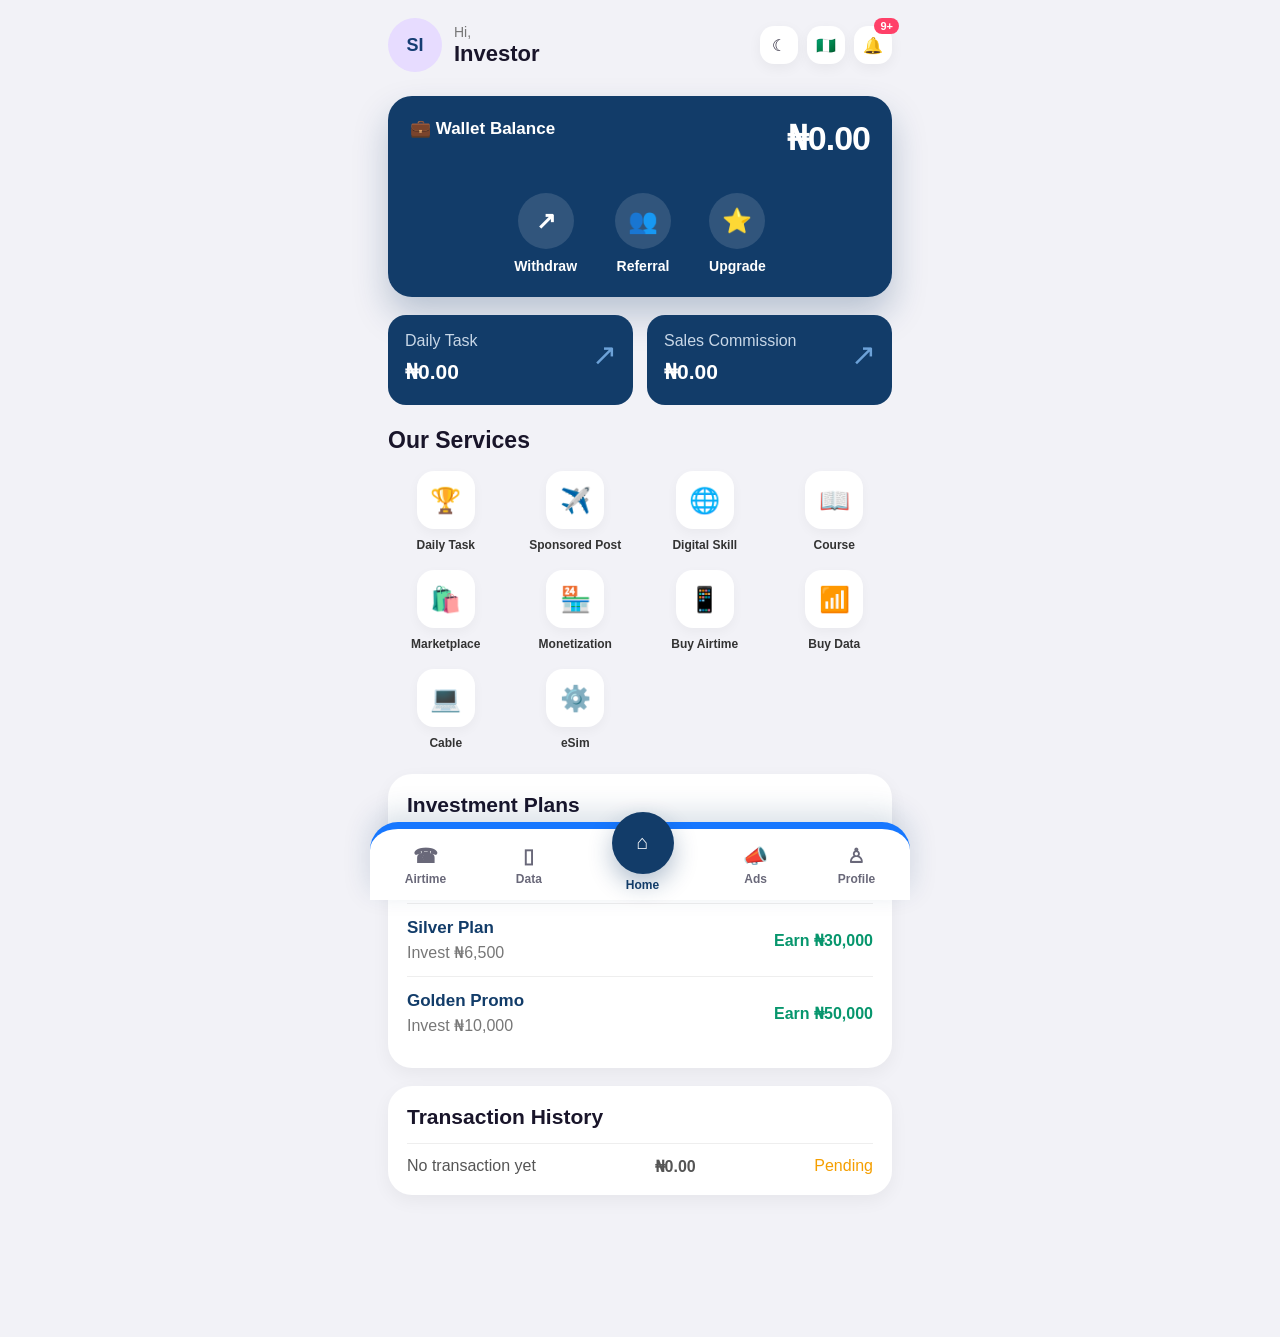
==== commit a80dc615: "Add files via upload" ====
--- a/dashboard.html
+++ b/dashboard.html
@@ -1,75 +1,77 @@
-<!DOCTYPE html>
+<!doctype html>
 <html lang="en">
 <head>
-  <meta charset="UTF-8"><meta name="viewport" content="width=device-width, initial-scale=1.0">
-  <title>Switz Dashboard</title><link rel="stylesheet" href="style.css">
+<meta charset="utf-8">
+<meta name="viewport" content="width=device-width,initial-scale=1">
+<title>Dashboard</title>
+<link rel="stylesheet" href="style.css">
 </head>
-<body class="app-body">
-  <main class="app-screen">
-    <section class="app-header">
+<body class="dash-page">
+<div class="app">
+  <header class="dash-head">
+    <div class="profile">
       <div class="avatar">SI</div>
-      <div class="hello">
-        <span>Hi,</span>
+      <div>
+        <small>Hi,</small>
         <h1 id="profileName">Investor</h1>
       </div>
-      <div class="header-icons">
-        <button>☾</button>
-        <button>🇳🇬</button>
-        <button class="notify">🔔<b>9+</b></button>
-      </div>
-    </section>
+    </div>
+    <div class="icons">
+      <span>☾</span><span>🇳🇬</span><span class="notice">🔔<b>9+</b></span>
+    </div>
+  </header>
 
-    <section class="wallet-card">
-      <div class="wallet-top">
-        <span>💼 Wallet Balance</span>
-        <strong id="balance">₦0.00</strong>
-      </div>
-      <div class="wallet-actions">
-        <button>↗<span>Withdraw</span></button>
-        <button>👥<span>Referral</span></button>
-        <button>⭐<span>Upgrade</span></button>
-      </div>
-    </section>
+  <section class="wallet">
+    <div class="wallet-top">
+      <p>💼 Wallet Balance</p>
+      <h2 id="balance">₦0.00</h2>
+    </div>
+    <div class="wallet-actions">
+      <button><strong>↗</strong><span>Withdraw</span></button>
+      <button><strong>👥</strong><span>Referral</span></button>
+      <button><strong>⭐</strong><span>Upgrade</span></button>
+    </div>
+  </section>
 
-    <section class="two-cards">
-      <div><span>Daily Task</span><b>₦0.00</b><em>↗</em></div>
-      <div><span>Sales Commission</span><b>₦0.00</b><em>↗</em></div>
-    </section>
+  <section class="money-cards">
+    <div><p>Daily Task</p><h3>₦0.00</h3><i>↗</i></div>
+    <div><p>Sales Commission</p><h3>₦0.00</h3><i>↗</i></div>
+  </section>
 
-    <h2 class="section-title">Our Services</h2>
-    <section class="service-grid">
-      <div><i>🏆</i><span>Daily Task</span></div>
-      <div><i>✈️</i><span>Sponsored Post</span></div>
-      <div><i>🌐</i><span>Digital Skill</span></div>
-      <div><i>📖</i><span>Course</span></div>
-      <div><i>🛍️</i><span>Marketplace</span></div>
-      <div><i>🏪</i><span>Monetization</span></div>
-      <div><i>📱</i><span>Buy Airtime</span></div>
-      <div><i>📶</i><span>Buy Data</span></div>
-      <div><i>💻</i><span>Cable</span></div>
-      <div><i>⚙️</i><span>eSim</span></div>
-    </section>
+  <h2 class="title">Our Services</h2>
+  <section class="services">
+    <div><i>🏆</i><span>Daily Task</span></div>
+    <div><i>✈️</i><span>Sponsored Post</span></div>
+    <div><i>🌐</i><span>Digital Skill</span></div>
+    <div><i>📖</i><span>Course</span></div>
+    <div><i>🛍️</i><span>Marketplace</span></div>
+    <div><i>🏪</i><span>Monetization</span></div>
+    <div><i>📱</i><span>Buy Airtime</span></div>
+    <div><i>📶</i><span>Buy Data</span></div>
+    <div><i>💻</i><span>Cable</span></div>
+    <div><i>⚙️</i><span>eSim</span></div>
+  </section>
 
-    <section class="plans-wallet">
-      <h2>Investment Plans</h2>
-      <div class="plan-row"><div><h3>Bronze</h3><p>Invest ₦3,000</p></div><b>Earn ₦12,000</b></div>
-      <div class="plan-row"><div><h3>Silver</h3><p>Invest ₦6,500</p></div><b>Earn ₦30,000</b></div>
-      <div class="plan-row"><div><h3>Golden Promo</h3><p>Invest ₦10,000</p></div><b>Earn ₦50,000</b></div>
-    </section>
+  <section class="plans-card">
+    <h2>Investment Plans</h2>
+    <div class="plan"><div><h3>Bronze Plan</h3><p>Invest ₦3,000</p></div><b>Earn ₦12,000</b></div>
+    <div class="plan"><div><h3>Silver Plan</h3><p>Invest ₦6,500</p></div><b>Earn ₦30,000</b></div>
+    <div class="plan"><div><h3>Golden Promo</h3><p>Invest ₦10,000</p></div><b>Earn ₦50,000</b></div>
+  </section>
 
-    <section class="transactions">
-      <h2>Transaction History</h2>
-      <div><span>No transaction yet</span><b>₦0.00</b><em>Pending</em></div>
-    </section>
-  </main>
+  <section class="transactions">
+    <h2>Transaction History</h2>
+    <div class="tx"><span>No transaction yet</span><b>₦0.00</b><em>Pending</em></div>
+  </section>
+</div>
 
-  <nav class="bottom-nav">
-    <a href="#"><i>☎</i><span>Airtime</span></a>
-    <a href="#"><i>▯</i><span>Data</span></a>
-    <a class="active" href="dashboard.html"><i>⌂</i><span>Home</span></a>
-    <a href="#plans"><i>📣</i><span>Ads</span></a>
-    <a href="login.html" onclick="logoutUser()"><i>♙</i><span>Profile</span></a>
-  </nav>
-  <script src="app.js"></script>
+<nav class="bottom">
+  <a>☎<span>Airtime</span></a>
+  <a>▯<span>Data</span></a>
+  <a class="active">⌂<span>Home</span></a>
+  <a>📣<span>Ads</span></a>
+  <a onclick="logoutUser()">♙<span>Profile</span></a>
+</nav>
+<script src="app.js"></script>
 </body>
 </html>
--- a/style.css
+++ b/style.css
@@ -1 +1 @@
-*{box-sizing:border-box}html,body{margin:0;padding:0;font-family:Arial,Helvetica,sans-serif}a{text-decoration:none}.app-body{background:#f4f2f8;color:#1f1b2d;padding-bottom:95px}.app-screen{max-width:560px;margin:0 auto;padding:18px}.app-header{display:flex;align-items:center;gap:12px;margin-bottom:22px}.avatar{width:54px;height:54px;border-radius:50%;background:#e8dcff;color:#4b138b;display:grid;place-items:center;font-weight:900}.hello span{font-size:13px;color:#6d6878}.hello h1{font-size:22px;margin:3px 0}.header-icons{margin-left:auto;display:flex;gap:8px}.header-icons button{border:0;background:#fff;border-radius:16px;min-width:42px;height:42px;font-size:18px;box-shadow:0 5px 12px rgba(41,0,82,.06)}.notify{position:relative}.notify b{position:absolute;top:-8px;right:-4px;background:#ff4d6d;color:#fff;border-radius:14px;padding:2px 6px;font-size:11px}.wallet-card{background:#123c69;border-radius:22px;padding:22px;color:white;box-shadow:0 16px 28px rgba(18,60,105,.28);margin-bottom:18px}.wallet-top{display:flex;justify-content:space-between;align-items:center}.wallet-top span{font-size:17px;font-weight:700}.wallet-top strong{font-size:34px}.wallet-actions{display:flex;justify-content:center;gap:28px;margin-top:32px}.wallet-actions button{border:0;background:transparent;color:white;font-size:30px;display:flex;flex-direction:column;align-items:center;gap:10px}.wallet-actions span{font-size:14px;font-weight:700}.two-cards{display:grid;grid-template-columns:1fr 1fr;gap:14px;margin-bottom:22px}.two-cards div{background:#123c69;color:white;border-radius:18px;padding:17px;position:relative;min-height:92px}.two-cards span{display:block;color:#c9d6e3;margin-bottom:10px}.two-cards b{font-size:22px}.two-cards em{position:absolute;right:18px;top:28px;font-size:30px;color:#5c8ec1;font-style:normal}.section-title{font-size:22px;margin:12px 0 16px}.service-grid{display:grid;grid-template-columns:repeat(4,1fr);gap:18px;margin-bottom:22px}.service-grid div{text-align:center;font-weight:700;font-size:12px;color:#343044}.service-grid i{width:58px;height:58px;margin:0 auto 9px;border-radius:16px;background:#fff;box-shadow:0 6px 14px rgba(0,0,0,.05);display:grid;place-items:center;font-size:26px;font-style:normal;color:#123c69}.service-grid span{display:block}.plans-wallet,.transactions{background:#fff;border-radius:22px;padding:18px;margin:18px 0;box-shadow:0 6px 18px rgba(0,0,0,.05)}.plans-wallet h2,.transactions h2{margin:0 0 14px;font-size:21px}.plan-row{display:flex;justify-content:space-between;align-items:center;border-bottom:1px solid #eee;padding:14px 0}.plan-row:last-child{border-bottom:0}.plan-row h3{margin:0;color:#123c69}.plan-row p{margin:5px 0 0;color:#777}.plan-row b{color:#0f9f6e}.transactions div{display:flex;justify-content:space-between;gap:8px;color:#555}.transactions em{font-style:normal;color:#f59f00}.bottom-nav{position:fixed;bottom:0;left:0;right:0;margin:0 auto;max-width:560px;background:#fff;border-radius:26px 26px 0 0;display:flex;justify-content:space-around;padding:10px 0 12px;box-shadow:0 -10px 30px rgba(18,60,105,.18);border-top:7px solid #2575fc}.bottom-nav a{color:#656575;display:flex;flex-direction:column;align-items:center;font-size:20px;font-weight:700}.bottom-nav span{font-size:12px;margin-top:4px}.bottom-nav .active{color:#123c69;transform:translateY(-22px);background:#123c69;width:62px;height:62px;border-radius:50%;justify-content:center;color:white;box-shadow:0 10px 25px rgba(18,60,105,.38)}.bottom-nav .active span{position:absolute;top:68px;color:#123c69}.landing-body,.auth-body{background:#07101f;color:#fff}.landing-top{display:flex;justify-content:space-between;align-items:center;padding:20px 6%;background:#081225}.landing-top h1{color:#ffd166}.landing-top a{color:white;margin-left:12px}.landing-hero{text-align:center;padding:110px 7%;background:linear-gradient(135deg,#08101f,#1b1a12)}.landing-hero p{color:#ffd166;letter-spacing:3px}.landing-hero h2{font-size:42px}.landing-hero span{display:block;color:#ddd;margin-bottom:25px}.landing-hero a,.landing-plans a,.auth-card button{background:#ffd166;color:#07101f;padding:12px 20px;border-radius:24px;font-weight:800}.landing-plans{display:grid;grid-template-columns:repeat(auto-fit,minmax(230px,1fr));gap:18px;padding:40px 6%}.landing-plans div,.auth-card{background:#101a2e;border-radius:20px;padding:22px}.landing-plans h3{color:#ffd166}.landing-plans span{display:block;margin:10px 0 18px}.auth-body{min-height:100vh;display:flex;align-items:center;justify-content:center;padding:20px}.auth-card{width:100%;max-width:420px}.auth-card h1{color:#ffd166}.auth-card input{width:100%;padding:15px;margin:9px 0;border-radius:12px;border:1px solid #35425d;background:#07101f;color:#fff}.auth-card button{width:100%;border:0;margin-top:10px}.auth-card a{color:#ffd166}@media(max-width:420px){.app-screen{padding:14px}.wallet-top strong{font-size:29px}.wallet-actions{gap:20px}.service-grid{gap:12px}.service-grid i{width:52px;height:52px}.two-cards div{padding:14px}.bottom-nav{border-top-width:6px}.landing-top{display:block}.landing-top nav{margin-top:12px}.landing-hero h2{font-size:34px}}+*{box-sizing:border-box}html,body{margin:0;padding:0;font-family:Arial,Helvetica,sans-serif}a{text-decoration:none}.dash-page{background:#f2f2f7;color:#19152a;padding-bottom:96px}.app{max-width:540px;margin:0 auto;padding:18px 18px 28px}.dash-head{display:flex;justify-content:space-between;align-items:center;margin-bottom:24px}.profile{display:flex;align-items:center;gap:12px}.avatar{width:54px;height:54px;border-radius:50%;display:flex;align-items:center;justify-content:center;background:#e7dcff;color:#153d73;font-weight:900;font-size:18px}.profile small{display:block;color:#777;font-size:14px}.profile h1{margin:2px 0 0;font-size:22px;line-height:1.1}.icons{display:flex;align-items:center;gap:9px}.icons span{position:relative;width:38px;height:38px;border-radius:14px;background:#fff;display:flex;align-items:center;justify-content:center;box-shadow:0 4px 14px rgba(0,0,0,.05)}.notice b{position:absolute;right:-7px;top:-8px;background:#ff4068;color:#fff;border-radius:14px;padding:2px 6px;font-size:11px}.wallet{background:#123c69;color:#fff;border-radius:24px;padding:22px;box-shadow:0 18px 34px rgba(18,60,105,.25);margin-bottom:18px}.wallet-top{display:flex;justify-content:space-between;align-items:flex-start}.wallet-top p{margin:0;font-size:17px;font-weight:700}.wallet-top h2{margin:0;font-size:34px;letter-spacing:-1px}.wallet-actions{display:flex;justify-content:center;gap:26px;margin-top:34px}.wallet-actions button{border:0;background:transparent;color:#fff;display:flex;flex-direction:column;align-items:center;gap:9px;font-weight:700}.wallet-actions strong{width:56px;height:56px;border-radius:50%;display:flex;align-items:center;justify-content:center;background:rgba(255,255,255,.13);font-size:24px}.wallet-actions span{font-size:14px}.money-cards{display:grid;grid-template-columns:1fr 1fr;gap:14px;margin-bottom:22px}.money-cards div{background:#123c69;color:#fff;border-radius:18px;padding:17px;position:relative;min-height:90px}.money-cards p{margin:0 0 10px;color:#c8d7e7}.money-cards h3{margin:0;font-size:21px}.money-cards i{position:absolute;right:16px;top:22px;color:#6da2d8;font-size:30px;font-style:normal}.title{font-size:23px;margin:0 0 17px}.services{display:grid;grid-template-columns:repeat(4,1fr);gap:18px 14px;margin-bottom:24px}.services div{text-align:center;font-size:12px;font-weight:700;color:#333}.services i{width:58px;height:58px;border-radius:17px;background:#fff;display:flex;align-items:center;justify-content:center;font-style:normal;font-size:25px;margin:0 auto 9px;color:#123c69;box-shadow:0 4px 12px rgba(0,0,0,.04)}.services span{display:block}.plans-card,.transactions{background:#fff;border-radius:24px;padding:19px;margin-bottom:18px;box-shadow:0 6px 18px rgba(0,0,0,.05)}.plans-card h2,.transactions h2{font-size:21px;margin:0 0 14px}.plan{display:flex;justify-content:space-between;gap:10px;align-items:center;border-bottom:1px solid #eee;padding:14px 0}.plan:last-child{border-bottom:0}.plan h3{margin:0;color:#123c69;font-size:17px}.plan p{margin:5px 0 0;color:#777}.plan b{color:#07966d;text-align:right}.tx{display:flex;justify-content:space-between;gap:8px;color:#555;border-top:1px solid #eee;padding-top:13px}.tx em{font-style:normal;color:#f59f00}.bottom{position:fixed;left:0;right:0;bottom:0;margin:0 auto;max-width:540px;height:78px;background:#fff;border-radius:28px 28px 0 0;border-top:7px solid #1677ff;display:flex;justify-content:space-around;align-items:center;box-shadow:0 -10px 28px rgba(18,60,105,.16);z-index:20}.bottom a{color:#696879;display:flex;flex-direction:column;align-items:center;gap:4px;font-size:20px;font-weight:700}.bottom span{font-size:12px}.bottom .active{width:62px;height:62px;border-radius:50%;background:#123c69;color:#fff;justify-content:center;transform:translateY(-22px);box-shadow:0 10px 25px rgba(18,60,105,.32)}.bottom .active span{position:absolute;top:66px;color:#123c69}.home-page,.auth-page{background:#07101f;color:#fff}.site-header{display:flex;justify-content:space-between;align-items:center;background:#081225;padding:20px 6%}.logo{color:#ffd166;font-size:28px;font-weight:900}.site-header a{color:#fff;margin-left:12px}.pill,.home-hero a,.home-plans a,.auth-card button{background:#ffd166!important;color:#07101f!important;padding:12px 20px;border-radius:28px;font-weight:900}.light{background:#fff!important}.home-hero{text-align:center;padding:110px 7%;background:linear-gradient(135deg,#08101f,#1b1a12)}.home-hero p{color:#ffd166;letter-spacing:3px}.home-hero h1{font-size:42px;margin:20px auto;max-width:780px}.home-hero span{display:block;color:#ddd;margin-bottom:26px;font-size:18px}.home-plans{display:grid;grid-template-columns:repeat(auto-fit,minmax(240px,1fr));gap:18px;padding:42px 6%}.home-plans div,.auth-card{background:#101a2e;border-radius:22px;padding:24px}.home-plans h3{color:#ffd166}.home-plans span{display:block;margin:10px 0 20px}.auth-page{min-height:100vh;display:flex;align-items:center;justify-content:center;padding:22px}.auth-card{width:100%;max-width:420px}.auth-card h1{color:#ffd166}.auth-card input{width:100%;padding:15px;margin:9px 0;border:1px solid #35425d;border-radius:13px;background:#07101f;color:#fff}.auth-card button{border:0;width:100%;margin-top:10px}.auth-card a{color:#ffd166}@media(max-width:390px){.app{padding:14px}.wallet-top h2{font-size:29px}.wallet-actions{gap:16px}.wallet-actions strong{width:50px;height:50px}.services{gap:14px 9px}.services i{width:52px;height:52px}.site-header{display:block}.site-header nav{margin-top:14px}.home-hero h1{font-size:34px}}
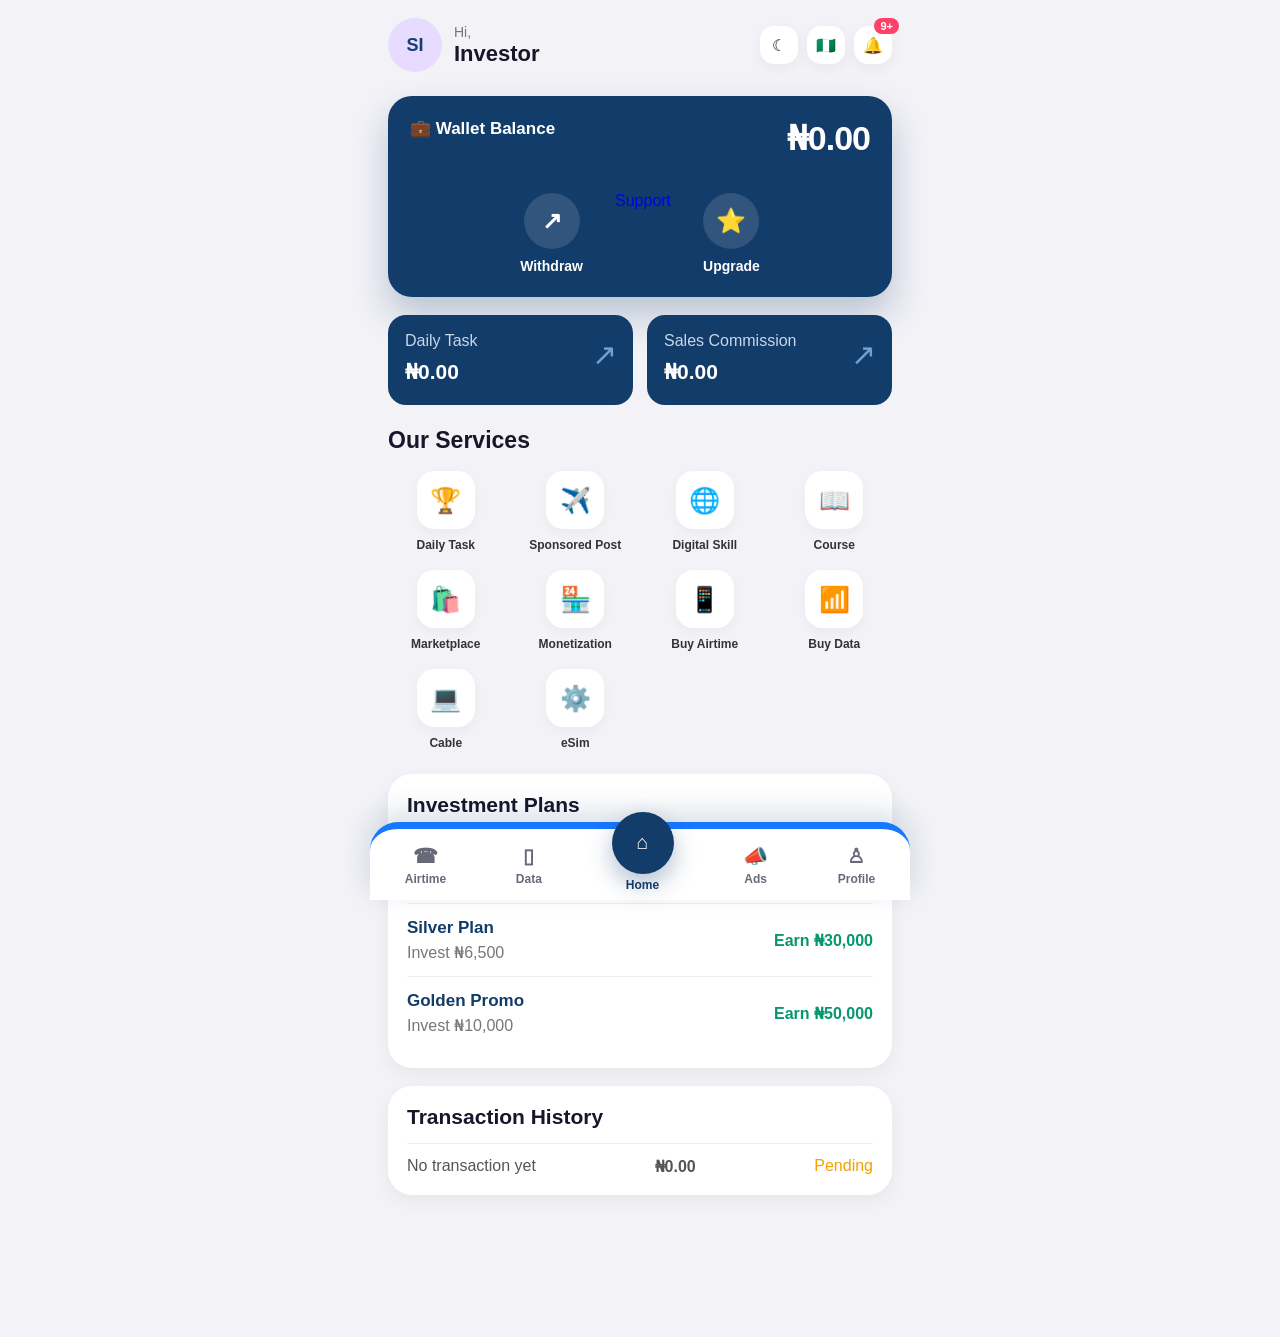
==== commit 37a77d25: "Update dashboard.html" ====
--- a/dashboard.html
+++ b/dashboard.html
@@ -28,7 +28,7 @@
     </div>
     <div class="wallet-actions">
       <button><strong>↗</strong><span>Withdraw</span></button>
-      <button><strong>👥</strong><span>Referral</span></button>
+      <a href="https://t.me/Switzsupport" target="_blank">Support</a>
       <button><strong>⭐</strong><span>Upgrade</span></button>
     </div>
   </section>
@@ -74,4 +74,4 @@
 </nav>
 <script src="app.js"></script>
 </body>
-</html>+</html>
